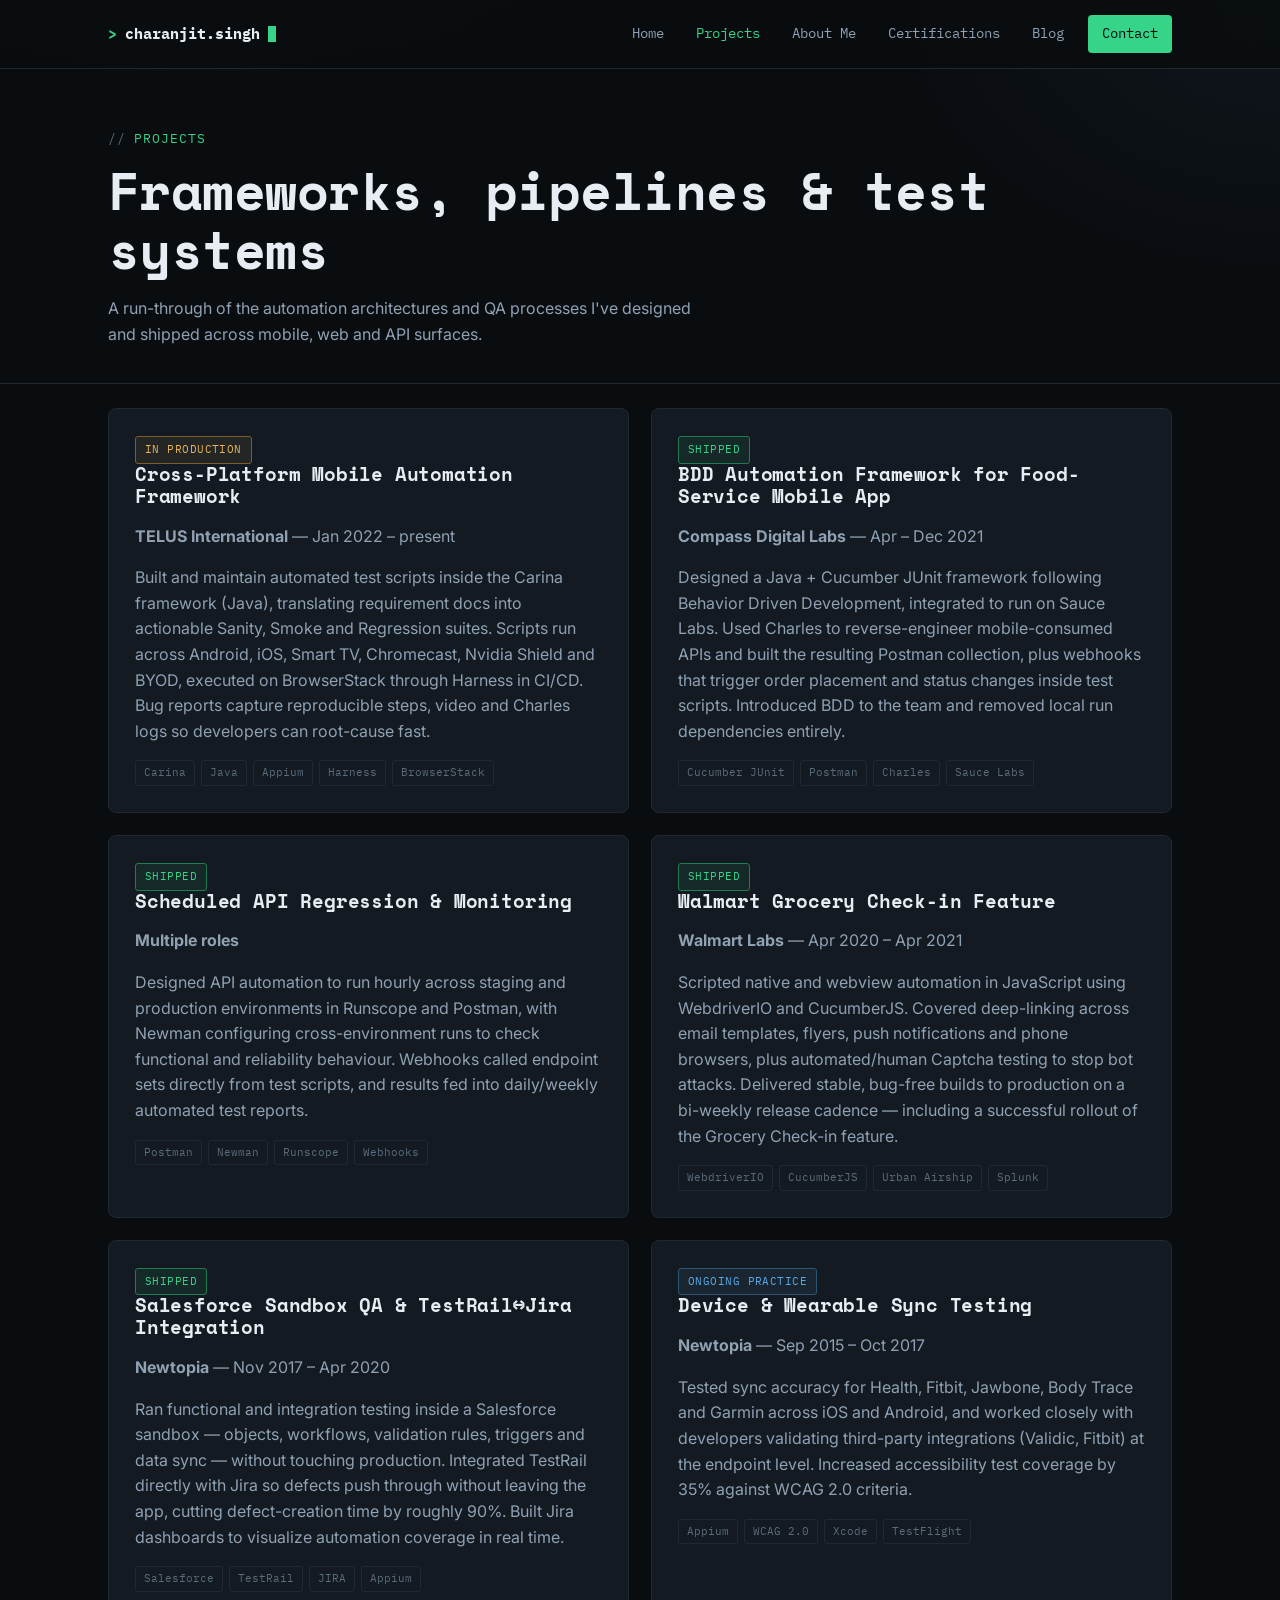
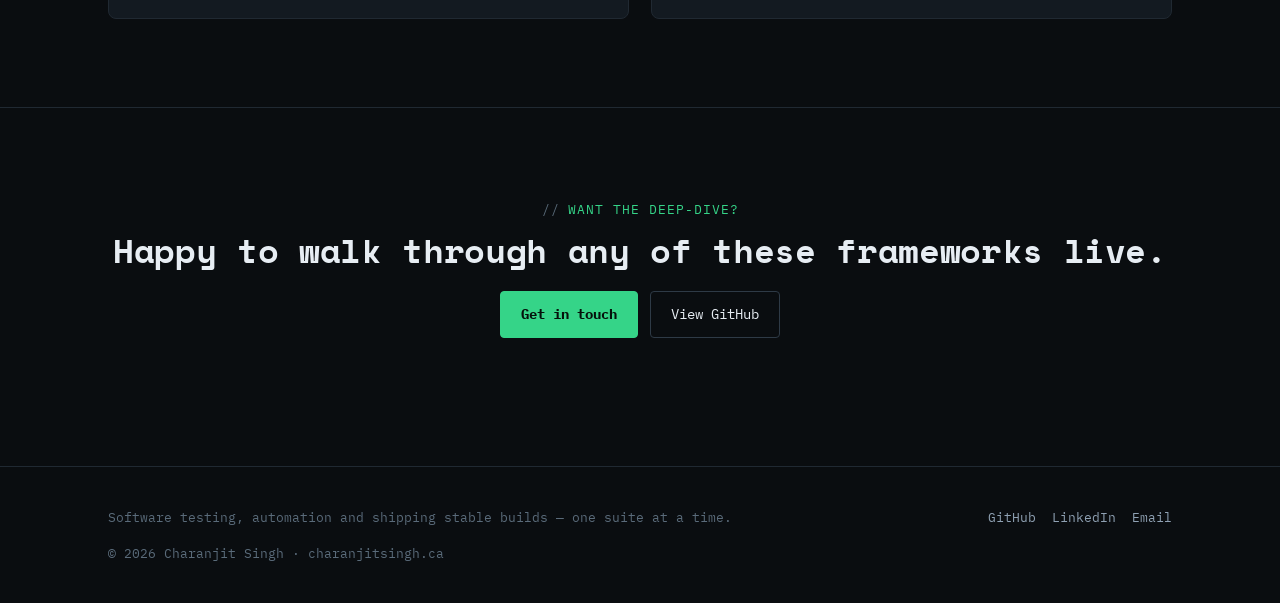
==== projects.html @ 788ca585 "Initial commit: Charanjit Singh portfolio site Static site with Home, Projects, About Me, Certificat" ====
<!doctype html>
<html lang="en">
<head>
<meta charset="UTF-8">
<meta name="viewport" content="width=device-width, initial-scale=1.0">
<title>Projects — Charanjit Singh</title>
<meta name="description" content="Automation frameworks, API testing systems and QA achievements built by Charanjit Singh across TELUS International, Compass Digital Labs, Walmart Labs and Newtopia.">
<link rel="preconnect" href="https://fonts.googleapis.com">
<link href="https://fonts.googleapis.com/css2?family=Space+Mono:wght@400;700&family=IBM+Plex+Mono:wght@400;500&family=Inter:wght@400;500;600;700&display=swap" rel="stylesheet">
<link rel="stylesheet" href="style.css">
</head>
<body>

<header class="site">
  <div class="wrap">
    <a href="index.html" class="logo"><span class="caret">&gt;</span> charanjit.singh<span class="cursor"></span></a>
    <button class="nav-toggle" aria-label="Toggle menu">menu</button>
    <nav class="main">
      <a href="index.html" data-page="index.html">Home</a>
      <a href="projects.html" data-page="projects.html">Projects</a>
      <a href="about.html" data-page="about.html">About Me</a>
      <a href="certifications.html" data-page="certifications.html">Certifications</a>
      <a href="blog.html" data-page="blog.html">Blog</a>
      <a href="contact.html" data-page="contact.html" class="cta">Contact</a>
    </nav>
  </div>
</header>

<main>
  <section class="page-hero">
    <div class="wrap">
      <span class="eyebrow">Projects</span>
      <h1 style="margin-top:10px;">Frameworks, pipelines &amp; test systems</h1>
      <p style="max-width:60ch;">A run-through of the automation architectures and QA processes I've designed and shipped across mobile, web and API surfaces.</p>
    </div>
  </section>

  <section class="section" style="padding-top:24px;">
    <div class="wrap">
      <div class="grid-2">

        <div class="card">
          <span class="badge running">In production</span>
          <h3>Cross-Platform Mobile Automation Framework</h3>
          <p><strong>TELUS International</strong> — Jan 2022 – present</p>
          <p>Built and maintain automated test scripts inside the Carina framework (Java), translating requirement docs into actionable Sanity, Smoke and Regression suites. Scripts run across Android, iOS, Smart TV, Chromecast, Nvidia Shield and BYOD, executed on BrowserStack through Harness in CI/CD. Bug reports capture reproducible steps, video and Charles logs so developers can root-cause fast.</p>
          <div class="tags"><span>Carina</span><span>Java</span><span>Appium</span><span>Harness</span><span>BrowserStack</span></div>
        </div>

        <div class="card">
          <span class="badge pass">Shipped</span>
          <h3>BDD Automation Framework for Food-Service Mobile App</h3>
          <p><strong>Compass Digital Labs</strong> — Apr – Dec 2021</p>
          <p>Designed a Java + Cucumber JUnit framework following Behavior Driven Development, integrated to run on Sauce Labs. Used Charles to reverse-engineer mobile-consumed APIs and built the resulting Postman collection, plus webhooks that trigger order placement and status changes inside test scripts. Introduced BDD to the team and removed local run dependencies entirely.</p>
          <div class="tags"><span>Cucumber JUnit</span><span>Postman</span><span>Charles</span><span>Sauce Labs</span></div>
        </div>

        <div class="card">
          <span class="badge pass">Shipped</span>
          <h3>Scheduled API Regression &amp; Monitoring</h3>
          <p><strong>Multiple roles</strong></p>
          <p>Designed API automation to run hourly across staging and production environments in Runscope and Postman, with Newman configuring cross-environment runs to check functional and reliability behaviour. Webhooks called endpoint sets directly from test scripts, and results fed into daily/weekly automated test reports.</p>
          <div class="tags"><span>Postman</span><span>Newman</span><span>Runscope</span><span>Webhooks</span></div>
        </div>

        <div class="card">
          <span class="badge pass">Shipped</span>
          <h3>Walmart Grocery Check-in Feature</h3>
          <p><strong>Walmart Labs</strong> — Apr 2020 – Apr 2021</p>
          <p>Scripted native and webview automation in JavaScript using WebdriverIO and CucumberJS. Covered deep-linking across email templates, flyers, push notifications and phone browsers, plus automated/human Captcha testing to stop bot attacks. Delivered stable, bug-free builds to production on a bi-weekly release cadence — including a successful rollout of the Grocery Check-in feature.</p>
          <div class="tags"><span>WebdriverIO</span><span>CucumberJS</span><span>Urban Airship</span><span>Splunk</span></div>
        </div>

        <div class="card">
          <span class="badge pass">Shipped</span>
          <h3>Salesforce Sandbox QA &amp; TestRail↔Jira Integration</h3>
          <p><strong>Newtopia</strong> — Nov 2017 – Apr 2020</p>
          <p>Ran functional and integration testing inside a Salesforce sandbox — objects, workflows, validation rules, triggers and data sync — without touching production. Integrated TestRail directly with Jira so defects push through without leaving the app, cutting defect-creation time by roughly 90%. Built Jira dashboards to visualize automation coverage in real time.</p>
          <div class="tags"><span>Salesforce</span><span>TestRail</span><span>JIRA</span><span>Appium</span></div>
        </div>

        <div class="card">
          <span class="badge blue">Ongoing practice</span>
          <h3>Device &amp; Wearable Sync Testing</h3>
          <p><strong>Newtopia</strong> — Sep 2015 – Oct 2017</p>
          <p>Tested sync accuracy for Health, Fitbit, Jawbone, Body Trace and Garmin across iOS and Android, and worked closely with developers validating third-party integrations (Validic, Fitbit) at the endpoint level. Increased accessibility test coverage by 35% against WCAG 2.0 criteria.</p>
          <div class="tags"><span>Appium</span><span>WCAG 2.0</span><span>Xcode</span><span>TestFlight</span></div>
        </div>

      </div>
    </div>
  </section>

  <section class="section" style="text-align:center;">
    <div class="wrap">
      <span class="eyebrow" style="justify-content:center;">Want the deep-dive?</span>
      <h2 style="margin-top:10px;">Happy to walk through any of these frameworks live.</h2>
      <div class="btn-row" style="justify-content:center; margin-top:20px;">
        <a href="contact.html" class="btn btn-primary">Get in touch</a>
        <a href="https://github.com/Charanjit55588" target="_blank" rel="noopener" class="btn">View GitHub</a>
      </div>
    </div>
  </section>
</main>

<footer class="site">
  <div class="wrap">
    <span class="tagline">Software testing, automation and shipping stable builds — one suite at a time.</span>
    <div class="social">
      <a href="https://github.com/Charanjit55588" target="_blank" rel="noopener">GitHub</a>
      <a href="https://www.linkedin.com/in/charanjit-singh-sdet/" target="_blank" rel="noopener">LinkedIn</a>
      <a href="mailto:devgun.charanjit@gmail.com">Email</a>
    </div>
  </div>
  <div class="wrap" style="margin-top:16px;">
    <span class="tagline">© 2026 Charanjit Singh · charanjitsingh.ca</span>
  </div>
</footer>

<script src="script.js"></script>
</body>
</html>
---- style.css ----
/* ============================================================
   Charanjit Singh — SDET Portfolio
   Design system: dark, technical, "test-report" inspired
   ============================================================ */

:root {
  --bg: #0a0d10;
  --bg-elev: #10151a;
  --bg-card: #131a21;
  --bg-terminal: #0d1117;
  --border: #202932;
  --border-bright: #2e3a46;
  --text: #e7edf3;
  --text-dim: #8fa1b3;
  --text-faint: #5a6b7a;
  --accent: #35d488;       /* pass / primary */
  --accent-dim: #1f7d51;
  --accent-blue: #5aa9e6;  /* info / links */
  --accent-amber: #e6b45a; /* running / in-progress */
  --accent-red: #f2545b;   /* fail / used sparingly */

  --font-display: "Space Mono", "IBM Plex Mono", monospace;
  --font-body: "Inter", -apple-system, BlinkMacSystemFont, "Segoe UI", sans-serif;
  --font-mono: "IBM Plex Mono", "Space Mono", monospace;

  --maxw: 1120px;
}

@media (prefers-reduced-motion: reduce) {
  * { animation-duration: 0.001ms !important; animation-iteration-count: 1 !important; transition-duration: 0.001ms !important; }
}

* { box-sizing: border-box; }
html { scroll-behavior: smooth; }

body {
  margin: 0;
  background: var(--bg);
  background-image:
    radial-gradient(ellipse 900px 500px at 15% -10%, rgba(53,212,136,0.08), transparent 60%),
    radial-gradient(ellipse 700px 500px at 100% 0%, rgba(90,169,230,0.06), transparent 55%);
  color: var(--text);
  font-family: var(--font-body);
  font-size: 16px;
  line-height: 1.6;
  -webkit-font-smoothing: antialiased;
}

a { color: inherit; text-decoration: none; }
img { max-width: 100%; display: block; }

.wrap {
  max-width: var(--maxw);
  margin: 0 auto;
  padding: 0 28px;
}

/* ---------- Utility text ---------- */
.mono { font-family: var(--font-mono); }
.eyebrow {
  font-family: var(--font-mono);
  font-size: 12.5px;
  letter-spacing: 0.08em;
  text-transform: uppercase;
  color: var(--accent);
  display: inline-flex;
  align-items: center;
  gap: 8px;
}
.eyebrow::before { content: "//"; color: var(--text-faint); }

h1, h2, h3, h4 {
  font-family: var(--font-display);
  font-weight: 700;
  line-height: 1.15;
  margin: 0 0 16px;
  letter-spacing: -0.01em;
}
h1 { font-size: clamp(32px, 5vw, 52px); }
h2 { font-size: clamp(24px, 3.2vw, 34px); }
h3 { font-size: 19px; }

p { color: var(--text-dim); margin: 0 0 16px; }

.section { padding: 88px 0; border-top: 1px solid var(--border); }
.section:first-of-type { border-top: none; }
.section-head { max-width: 640px; margin-bottom: 48px; }
.section-head p { margin-top: 12px; }

/* ---------- Header / nav ---------- */
header.site {
  position: sticky;
  top: 0;
  z-index: 50;
  background: rgba(10,13,16,0.86);
  backdrop-filter: blur(10px);
  border-bottom: 1px solid var(--border);
}
header.site .wrap {
  display: flex;
  align-items: center;
  justify-content: space-between;
  height: 68px;
}
.logo {
  font-family: var(--font-mono);
  font-size: 15px;
  font-weight: 700;
  color: var(--text);
  display: flex;
  align-items: center;
  gap: 8px;
}
.logo .caret { color: var(--accent); }
.logo .cursor {
  display: inline-block;
  width: 8px; height: 16px;
  background: var(--accent);
  animation: blink 1.1s step-end infinite;
}
@keyframes blink { 50% { opacity: 0; } }

nav.main { display: flex; align-items: center; gap: 4px; }
nav.main a {
  font-family: var(--font-mono);
  font-size: 13.5px;
  color: var(--text-dim);
  padding: 8px 14px;
  border-radius: 4px;
  transition: color 0.15s ease, background 0.15s ease;
}
nav.main a:hover { color: var(--text); background: var(--bg-card); }
nav.main a.active { color: var(--accent); }
nav.main a.cta {
  color: var(--bg);
  background: var(--accent);
  margin-left: 6px;
}
nav.main a.cta:hover { background: #2fc179; color: var(--bg); }

.nav-toggle {
  display: none;
  background: none; border: 1px solid var(--border-bright);
  color: var(--text); border-radius: 4px; padding: 7px 10px;
  font-family: var(--font-mono); font-size: 13px; cursor: pointer;
}

@media (max-width: 760px) {
  nav.main { position: fixed; top: 68px; left: 0; right: 0; bottom: 0;
    background: var(--bg); flex-direction: column; align-items: stretch;
    padding: 18px; gap: 6px; transform: translateX(100%);
    transition: transform 0.25s ease; border-top: 1px solid var(--border); }
  nav.main.open { transform: translateX(0); }
  nav.main a { padding: 14px 10px; font-size: 15px; border-bottom: 1px solid var(--border); border-radius: 0; }
  nav.main a.cta { text-align: center; margin-top: 10px; border-radius: 4px; }
  .nav-toggle { display: block; }
}

/* ---------- Buttons ---------- */
.btn {
  display: inline-flex;
  align-items: center;
  gap: 8px;
  font-family: var(--font-mono);
  font-size: 13.5px;
  padding: 12px 20px;
  border-radius: 4px;
  border: 1px solid var(--border-bright);
  color: var(--text);
  transition: border-color 0.15s ease, transform 0.15s ease, background 0.15s ease;
}
.btn:hover { border-color: var(--accent); transform: translateY(-1px); }
.btn-primary { background: var(--accent); color: #06110b; border-color: var(--accent); font-weight: 700; }
.btn-primary:hover { background: #2fc179; }
.btn-row { display: flex; flex-wrap: wrap; gap: 12px; }

/* ---------- Terminal window ---------- */
.terminal {
  background: var(--bg-terminal);
  border: 1px solid var(--border-bright);
  border-radius: 8px;
  overflow: hidden;
  box-shadow: 0 20px 60px -20px rgba(0,0,0,0.6);
}
.terminal .bar {
  display: flex; align-items: center; gap: 8px;
  padding: 10px 14px; background: #11161c; border-bottom: 1px solid var(--border);
}
.terminal .dot { width: 10px; height: 10px; border-radius: 50%; }
.terminal .dot.r { background: #f2545b; }
.terminal .dot.y { background: #e6b45a; }
.terminal .dot.g { background: #35d488; }
.terminal .title { margin-left: 10px; font-family: var(--font-mono); font-size: 12px; color: var(--text-faint); }
.terminal .body { padding: 20px 18px; font-family: var(--font-mono); font-size: 13.5px; min-height: 260px; }
.terminal .line { color: var(--text-dim); margin-bottom: 6px; white-space: pre-wrap; }
.terminal .prompt { color: var(--accent-blue); }
.terminal .pass { color: var(--accent); }
.terminal .amber { color: var(--accent-amber); }
.terminal .dim { color: var(--text-faint); }
.terminal .cur { display: inline-block; width: 7px; height: 14px; background: var(--accent); vertical-align: -2px; animation: blink 1s step-end infinite; }

/* ---------- Hero ---------- */
.hero { padding: 72px 0 96px; }
.hero-grid {
  display: grid;
  grid-template-columns: 1.05fr 0.95fr;
  gap: 56px;
  align-items: center;
}
@media (max-width: 900px) { .hero-grid { grid-template-columns: 1fr; gap: 40px; } }
.hero h1 { margin: 14px 0 18px; }
.hero .lede { font-size: 17px; max-width: 52ch; }
.hero .location { font-family: var(--font-mono); font-size: 12.5px; color: var(--text-faint); margin-top: 26px; }

/* ---------- Stack strip ---------- */
.stack-strip { border-top: 1px solid var(--border); border-bottom: 1px solid var(--border); padding: 22px 0; overflow: hidden; }
.stack-track { display: flex; gap: 14px; flex-wrap: wrap; justify-content: center; }
.chip {
  font-family: var(--font-mono); font-size: 12.5px; color: var(--text-dim);
  border: 1px solid var(--border-bright); border-radius: 4px; padding: 7px 12px;
  background: var(--bg-card);
}

/* ---------- Cards / grid ---------- */
.grid-2 { display: grid; grid-template-columns: repeat(2, 1fr); gap: 22px; }
.grid-3 { display: grid; grid-template-columns: repeat(3, 1fr); gap: 22px; }
@media (max-width: 860px) { .grid-2, .grid-3 { grid-template-columns: 1fr; } }

.card {
  background: var(--bg-card);
  border: 1px solid var(--border);
  border-radius: 8px;
  padding: 26px;
  transition: border-color 0.15s ease, transform 0.15s ease;
}
.card:hover { border-color: var(--border-bright); transform: translateY(-2px); }

.badge {
  display: inline-flex; align-items: center; gap: 6px;
  font-family: var(--font-mono); font-size: 11px; letter-spacing: 0.04em;
  text-transform: uppercase; padding: 4px 9px; border-radius: 3px;
  border: 1px solid var(--border-bright);
}
.badge.pass { color: var(--accent); border-color: var(--accent-dim); background: rgba(53,212,136,0.08); }
.badge.running { color: var(--accent-amber); border-color: #7a5f2c; background: rgba(230,180,90,0.08); }
.badge.blue { color: var(--accent-blue); border-color: #2c5678; background: rgba(90,169,230,0.08); }

.card .tags { display: flex; flex-wrap: wrap; gap: 6px; margin-top: 16px; }
.card .tags span {
  font-family: var(--font-mono); font-size: 11px; color: var(--text-faint);
  border: 1px solid var(--border); border-radius: 3px; padding: 3px 8px;
}
a.more { font-family: var(--font-mono); font-size: 12.5px; color: var(--accent-blue); display: inline-block; }
.card a.more { margin-top: 14px; }

/* ---------- Timeline (experience) ---------- */
.timeline { position: relative; padding-left: 28px; }
.timeline::before { content: ""; position: absolute; left: 5px; top: 6px; bottom: 6px; width: 1px; background: var(--border-bright); }
.tl-item { position: relative; padding-bottom: 44px; }
.tl-item:last-child { padding-bottom: 0; }
.tl-dot { position: absolute; left: -28px; top: 4px; width: 11px; height: 11px; border-radius: 50%; background: var(--bg); border: 2px solid var(--accent-blue); }
.tl-item.current .tl-dot { border-color: var(--accent); box-shadow: 0 0 0 4px rgba(53,212,136,0.12); }
.tl-meta { font-family: var(--font-mono); font-size: 12px; color: var(--text-faint); margin-bottom: 6px; display:flex; gap:10px; align-items:center; flex-wrap: wrap; }
.tl-role { font-family: var(--font-display); font-size: 18px; margin-bottom: 3px; }
.tl-org { color: var(--accent-blue); font-family: var(--font-mono); font-size: 13.5px; margin-bottom: 10px; display:block; }
.tl-item ul { margin: 10px 0 0; padding-left: 18px; color: var(--text-dim); }
.tl-item li { margin-bottom: 6px; font-size: 14.5px; }
.tl-item .env { margin-top: 12px; font-family: var(--font-mono); font-size: 11.5px; color: var(--text-faint); }

/* ---------- Stat row ---------- */
.stat-row { display: grid; grid-template-columns: repeat(4, 1fr); gap: 20px; }
@media (max-width: 760px) { .stat-row { grid-template-columns: repeat(2, 1fr); } }
.stat { border: 1px solid var(--border); border-radius: 8px; padding: 20px; background: var(--bg-card); }
.stat .num { font-family: var(--font-display); font-size: 30px; color: var(--accent); }
.stat .label { font-family: var(--font-mono); font-size: 11.5px; color: var(--text-faint); margin-top: 6px; text-transform: uppercase; letter-spacing: 0.04em; }

/* ---------- Learning banner (home) ---------- */
.learning-banner {
  display: flex;
  align-items: center;
  gap: 18px;
  flex-wrap: wrap;
  border: 1px solid var(--border-bright);
  border-left: 3px solid var(--accent-blue);
  background: var(--bg-card);
  border-radius: 6px;
  padding: 18px 22px;
  transition: border-color 0.15s ease, transform 0.15s ease;
}
.learning-banner:hover { border-color: var(--accent-blue); transform: translateY(-1px); }
.learning-banner .badge { flex-shrink: 0; }
.learning-banner p { margin: 0; color: var(--text-dim); font-size: 14.5px; flex: 1 1 320px; min-width: 0; }
.learning-banner .link { color: var(--accent-blue); font-family: var(--font-mono); font-size: 13px; white-space: nowrap; }

/* ---------- Certifications ---------- */
.cert-callout {
  border: 1px solid var(--border-bright);
  border-left: 3px solid var(--accent-blue);
  background: var(--bg-card);
  border-radius: 6px;
  padding: 18px 22px;
  margin-bottom: 28px;
}
.cert-callout .badge { margin-bottom: 10px; }
.cert-callout p { margin: 0; color: var(--text-dim); font-size: 14.5px; max-width: 70ch; }
.cert-legend { display: flex; gap: 10px; flex-wrap: wrap; margin-bottom: 28px; }
.cert-grid {
  display: grid;
  grid-template-columns: repeat(3, 1fr);
  gap: 18px;
}
@media (max-width: 900px) { .cert-grid { grid-template-columns: repeat(2, 1fr); } }
@media (max-width: 620px) { .cert-grid { grid-template-columns: 1fr; } }

.cert-card {
  background: var(--bg-card);
  border: 1px solid var(--border);
  border-radius: 8px;
  padding: 20px;
  transition: border-color 0.15s ease, transform 0.15s ease;
}
.cert-card:hover { border-color: var(--border-bright); transform: translateY(-2px); }
.cert-card h3 { font-size: 15.5px; margin: 12px 0 6px; line-height: 1.3; }
.cert-card .cert-meta {
  font-family: var(--font-mono); font-size: 12px; color: var(--text-dim); margin-bottom: 4px;
}
.cert-card .cert-id {
  font-family: var(--font-mono); font-size: 11px; color: var(--text-faint); margin-bottom: 10px;
}
.cert-card .tags { margin-top: 10px; }

/* ---------- Contact ---------- */
.contact-grid { display: grid; grid-template-columns: 1fr 1fr; gap: 40px; }
@media (max-width: 800px) { .contact-grid { grid-template-columns: 1fr; } }
.field { margin-bottom: 18px; }
.field label { display: block; font-family: var(--font-mono); font-size: 12px; color: var(--text-faint); margin-bottom: 7px; text-transform: uppercase; letter-spacing: 0.04em; }
.field input, .field textarea {
  width: 100%; background: var(--bg-card); border: 1px solid var(--border-bright);
  color: var(--text); font-family: var(--font-body); font-size: 14.5px; padding: 12px 14px; border-radius: 5px;
}
.field textarea { resize: vertical; min-height: 130px; }
.field input:focus, .field textarea:focus { outline: 2px solid var(--accent); outline-offset: 1px; }
.contact-list { list-style: none; padding: 0; margin: 0; }
.contact-list li { border: 1px solid var(--border); border-radius: 6px; padding: 14px 16px; margin-bottom: 10px; display: flex; justify-content: space-between; align-items: center; background: var(--bg-card); }
.contact-list .k { font-family: var(--font-mono); font-size: 12px; color: var(--text-faint); text-transform: uppercase; }
.contact-list .v { font-family: var(--font-mono); font-size: 13.5px; color: var(--text); }
.contact-list a.v:hover { color: var(--accent); }

/* ---------- Footer ---------- */
footer.site { border-top: 1px solid var(--border); padding: 40px 0; margin-top: 40px; }
footer.site .wrap { display: flex; justify-content: space-between; align-items: center; flex-wrap: wrap; gap: 16px; }
footer.site .tagline { font-family: var(--font-mono); font-size: 12.5px; color: var(--text-faint); }
.social { display: flex; gap: 16px; }
.social a { font-family: var(--font-mono); font-size: 12.5px; color: var(--text-dim); }
.social a:hover { color: var(--accent); }

/* ---------- Misc pages ---------- */
.page-hero { padding: 56px 0 20px; }
.soon-card { text-align: center; padding: 70px 30px; border: 1px dashed var(--border-bright); border-radius: 8px; }
.soon-card .badge { margin-bottom: 18px; }

/* ---------- Recommendations ---------- */
.quote-card { position: relative; padding-top: 34px; }
.quote-card .quote-mark { position: absolute; top: 14px; left: 26px; font-family: var(--font-display); font-size: 34px; color: var(--accent-dim); line-height: 1; }
.quote-card p { color: var(--text-dim); font-size: 14.5px; font-style: italic; margin: 0; }
.quote-card .quote-by { display: block; margin-top: 16px; font-family: var(--font-mono); font-size: 12.5px; color: var(--text); font-style: normal; }
.quote-card .quote-role { display: block; margin-top: 2px; font-family: var(--font-mono); font-size: 11.5px; color: var(--text-faint); font-style: normal; }
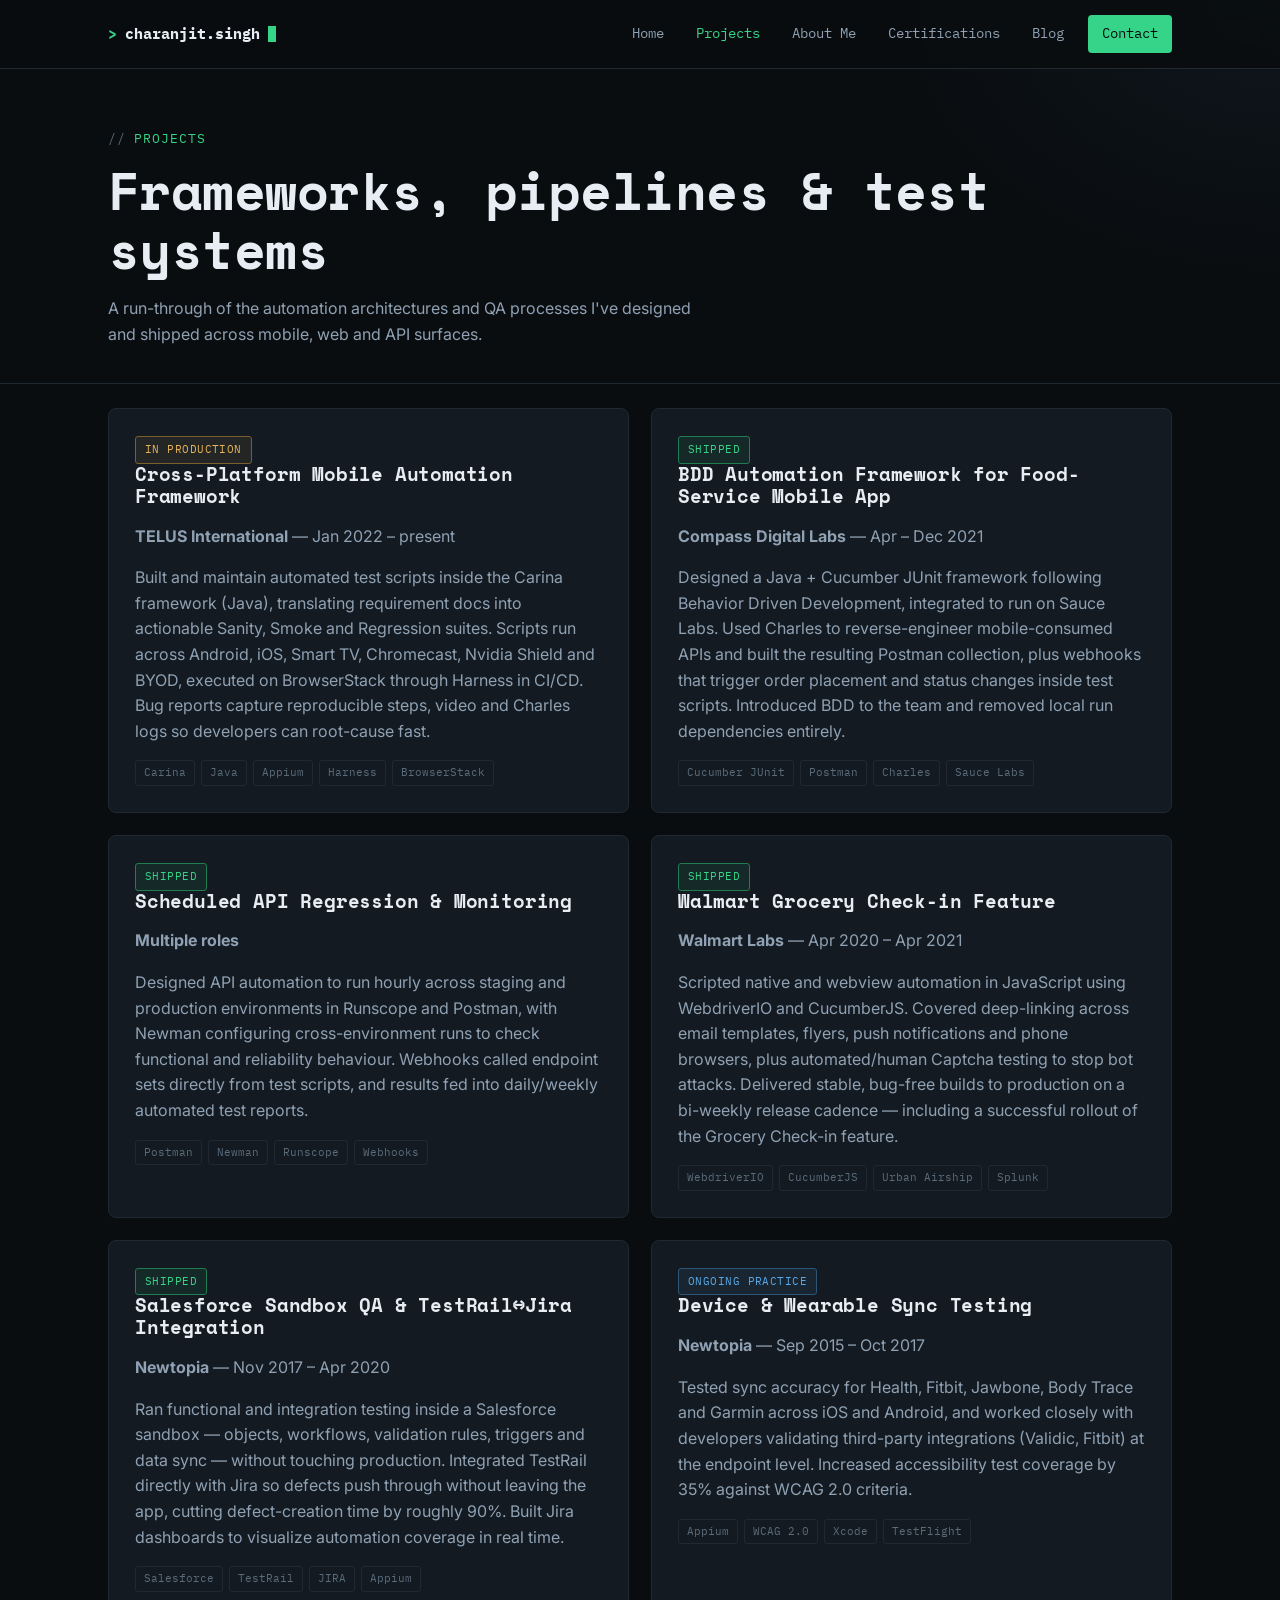
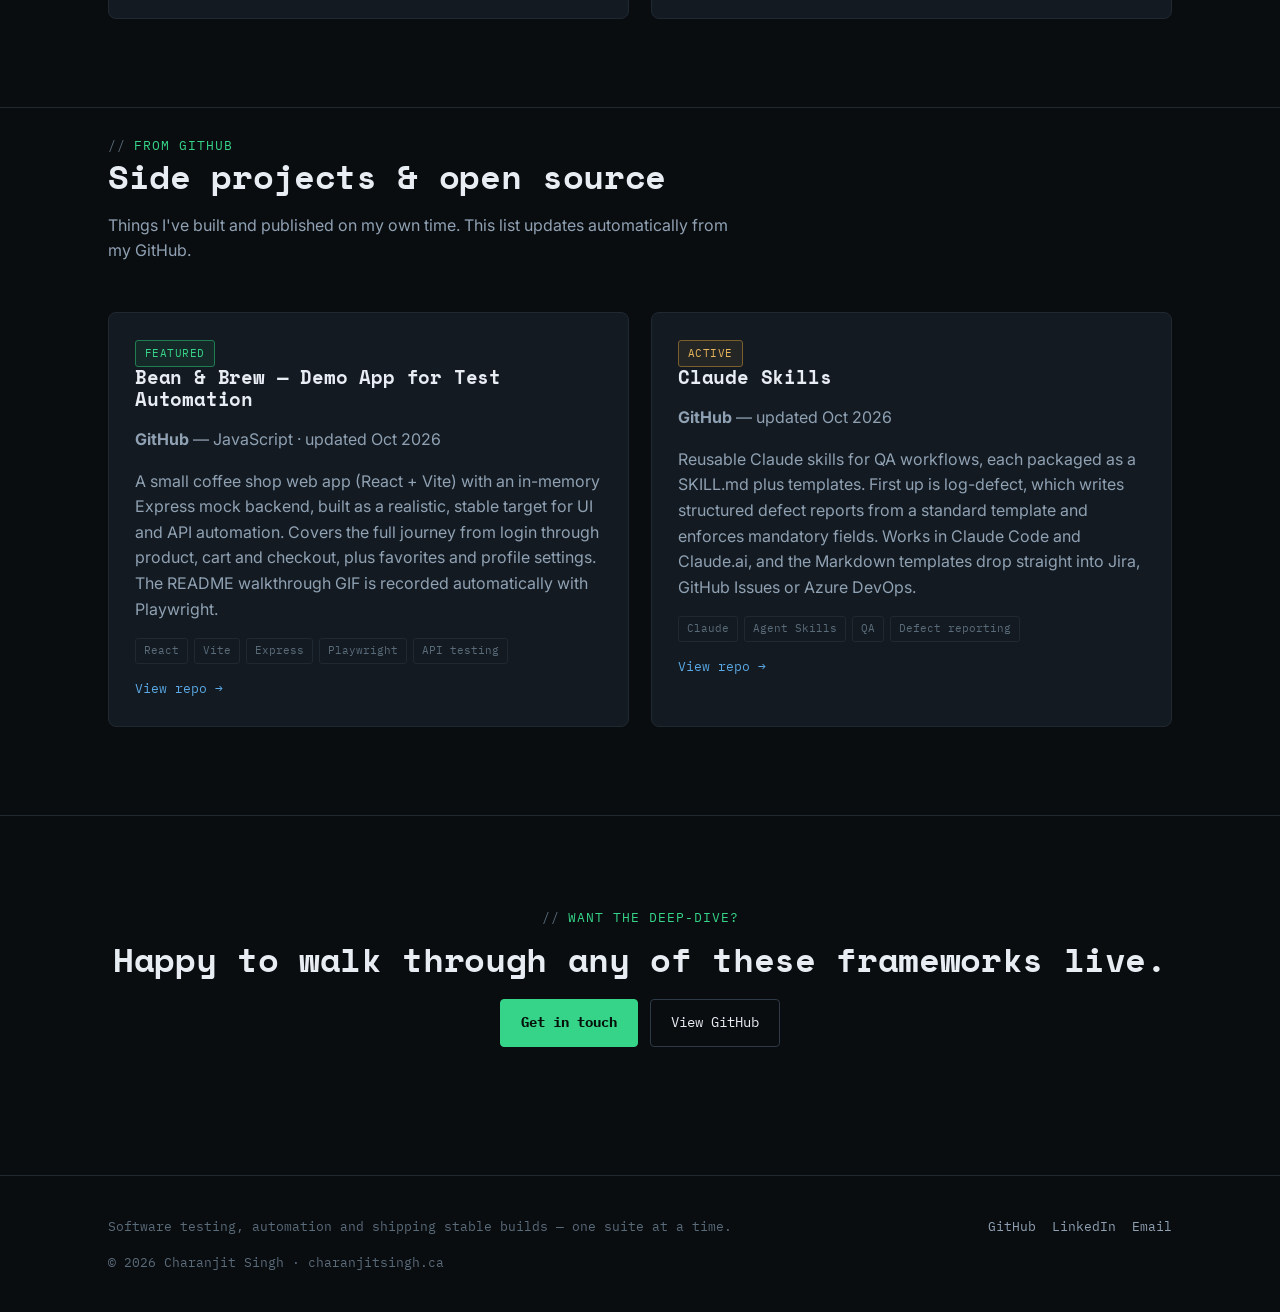
==== commit 6d965f59: "Add weekly GitHub project sync for the projects page Adds a "From GitHub" section to projects.html, " ====
--- a/projects.html
+++ b/projects.html
@@ -91,6 +91,37 @@
     </div>
   </section>
 
+  <section class="section" id="github-projects" style="padding-top:24px;">
+    <div class="wrap">
+      <div class="section-head">
+        <span class="eyebrow">From GitHub</span>
+        <h2>Side projects &amp; open source</h2>
+        <p>Things I've built and published on my own time. This list updates automatically from my GitHub.</p>
+      </div>
+      <div class="grid-2">
+<!-- AUTO-PROJECTS:START — generated by scripts/sync-projects.mjs; edit data/projects.config.json instead -->
+        <div class="card" data-repo="coffee-shop-app">
+          <span class="badge pass">Featured</span>
+          <h3>Bean &amp; Brew — Demo App for Test Automation</h3>
+          <p><strong>GitHub</strong> — JavaScript · updated Oct 2026</p>
+          <p>A small coffee shop web app (React + Vite) with an in-memory Express mock backend, built as a realistic, stable target for UI and API automation. Covers the full journey from login through product, cart and checkout, plus favorites and profile settings. The README walkthrough GIF is recorded automatically with Playwright.</p>
+          <div class="tags"><span>React</span><span>Vite</span><span>Express</span><span>Playwright</span><span>API testing</span></div>
+          <a class="more" href="https://github.com/Charanjit55588/coffee-shop-app" target="_blank" rel="noopener">View repo →</a>
+        </div>
+
+        <div class="card" data-repo="claude-skills">
+          <span class="badge running">Active</span>
+          <h3>Claude Skills</h3>
+          <p><strong>GitHub</strong> — updated Oct 2026</p>
+          <p>Reusable Claude skills for QA workflows, each packaged as a SKILL.md plus templates. First up is log-defect, which writes structured defect reports from a standard template and enforces mandatory fields. Works in Claude Code and Claude.ai, and the Markdown templates drop straight into Jira, GitHub Issues or Azure DevOps.</p>
+          <div class="tags"><span>Claude</span><span>Agent Skills</span><span>QA</span><span>Defect reporting</span></div>
+          <a class="more" href="https://github.com/Charanjit55588/claude-skills" target="_blank" rel="noopener">View repo →</a>
+        </div>
+<!-- AUTO-PROJECTS:END -->
+      </div>
+    </div>
+  </section>
+
   <section class="section" style="text-align:center;">
     <div class="wrap">
       <span class="eyebrow" style="justify-content:center;">Want the deep-dive?</span>
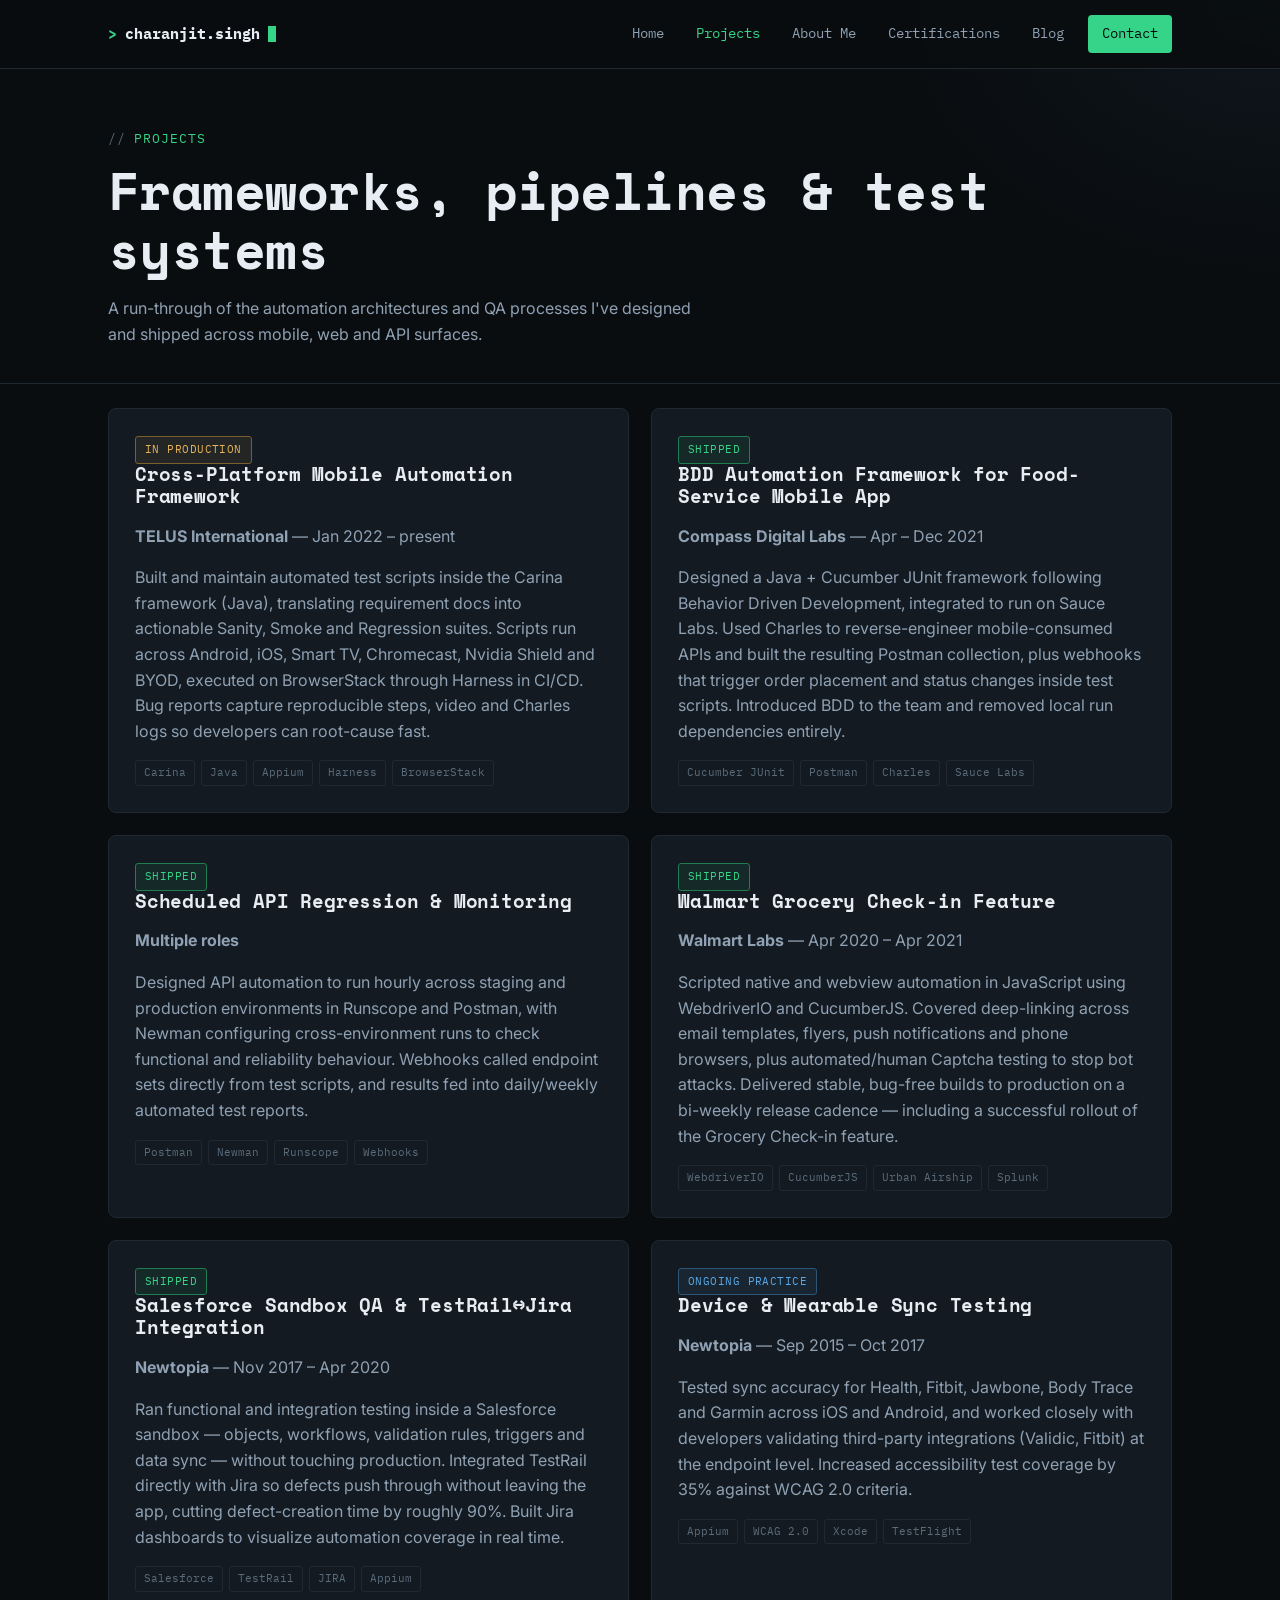
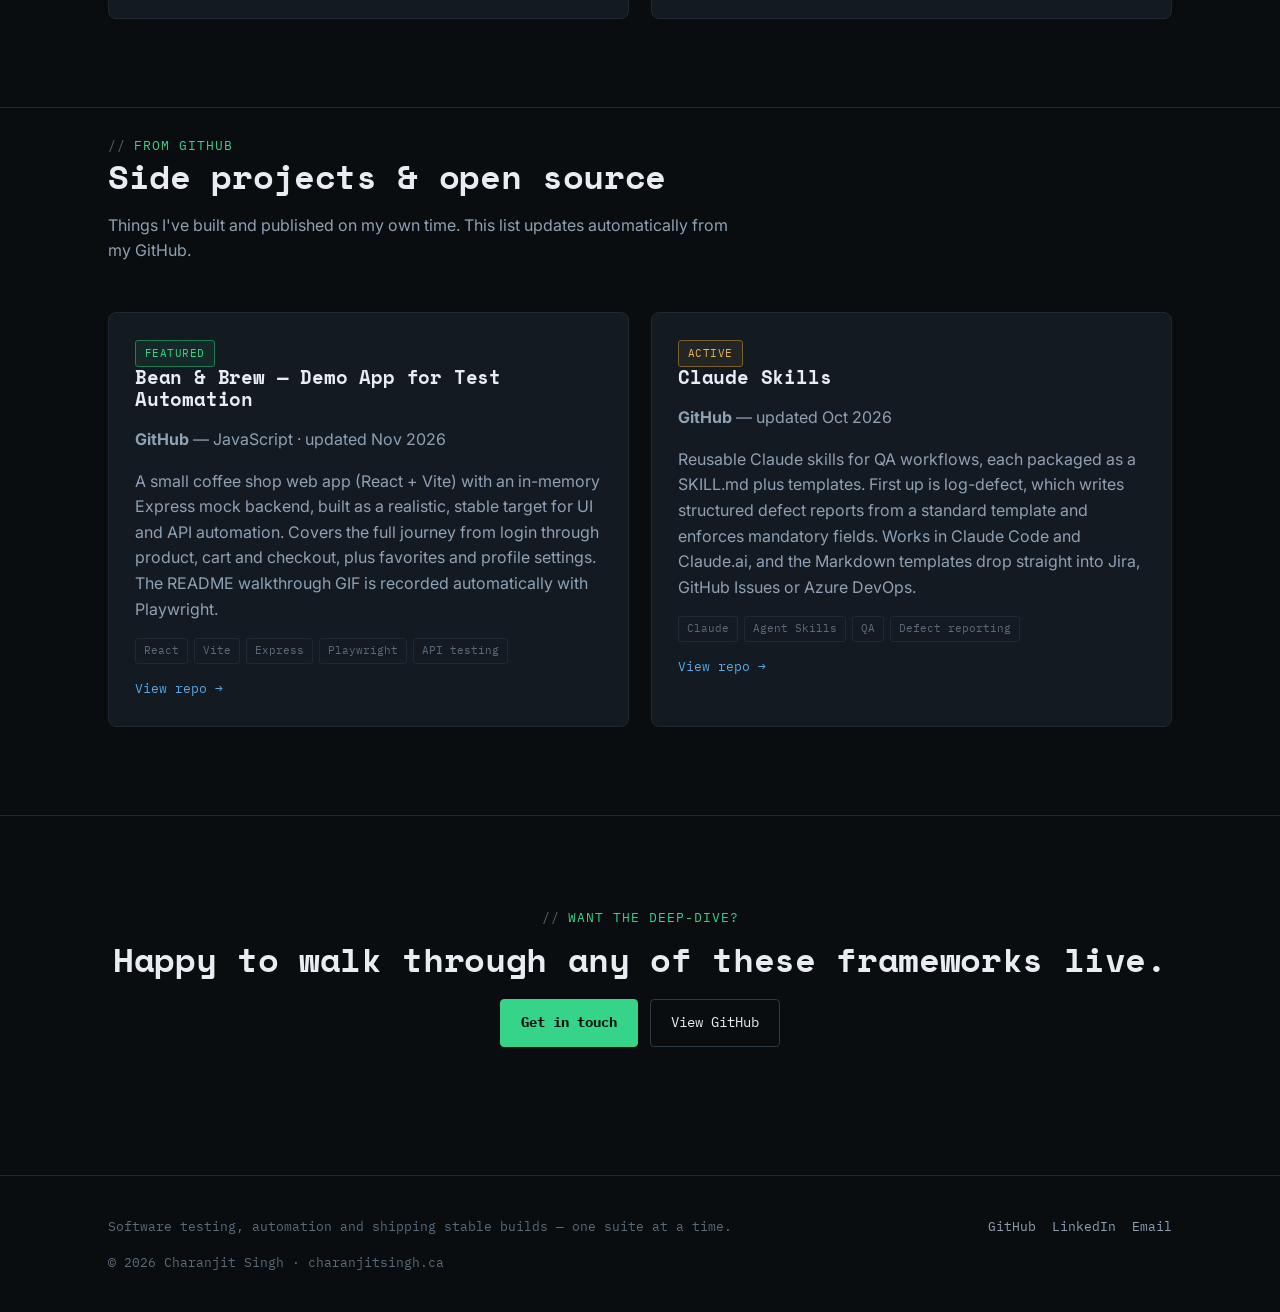
==== commit 5c8828da: "chore: sync GitHub projects" ====
--- a/projects.html
+++ b/projects.html
@@ -103,7 +103,7 @@
         <div class="card" data-repo="coffee-shop-app">
           <span class="badge pass">Featured</span>
           <h3>Bean &amp; Brew — Demo App for Test Automation</h3>
-          <p><strong>GitHub</strong> — JavaScript · updated Oct 2026</p>
+          <p><strong>GitHub</strong> — JavaScript · updated Nov 2026</p>
           <p>A small coffee shop web app (React + Vite) with an in-memory Express mock backend, built as a realistic, stable target for UI and API automation. Covers the full journey from login through product, cart and checkout, plus favorites and profile settings. The README walkthrough GIF is recorded automatically with Playwright.</p>
           <div class="tags"><span>React</span><span>Vite</span><span>Express</span><span>Playwright</span><span>API testing</span></div>
           <a class="more" href="https://github.com/Charanjit55588/coffee-shop-app" target="_blank" rel="noopener">View repo →</a>
